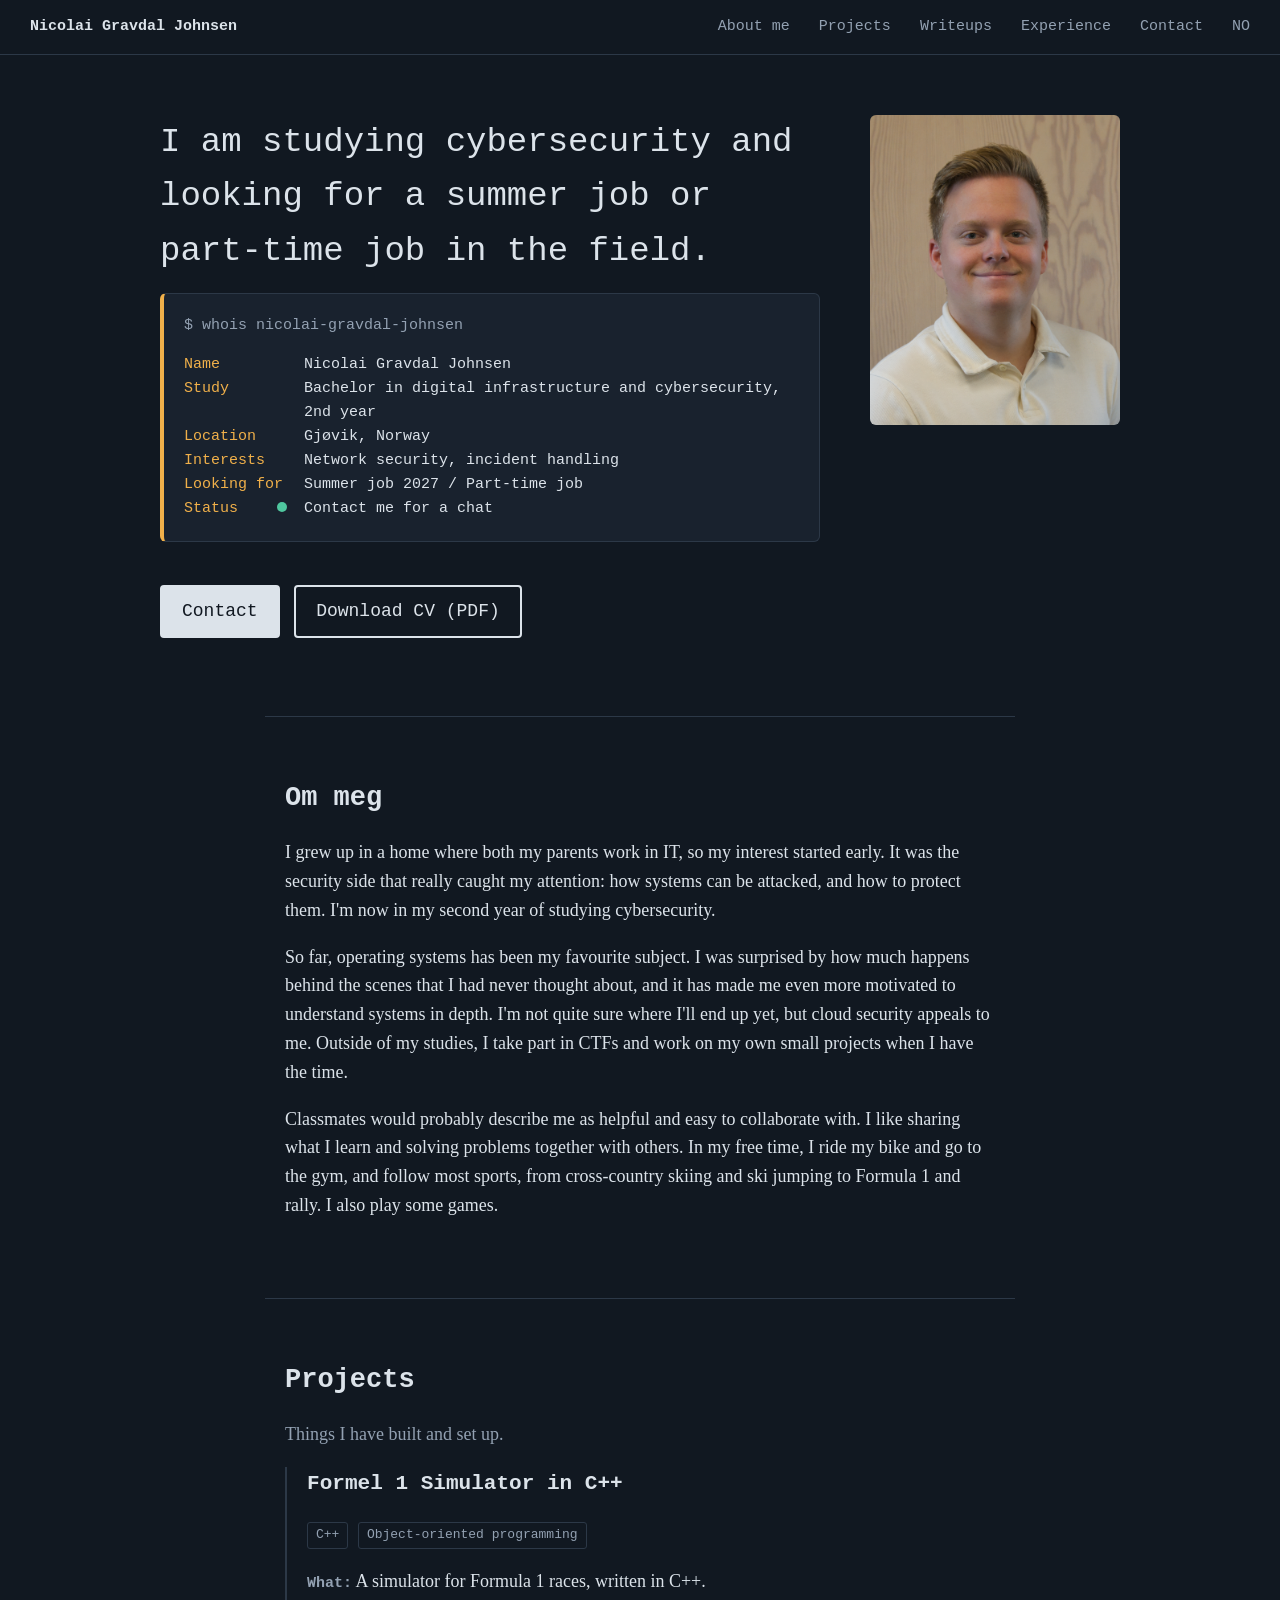
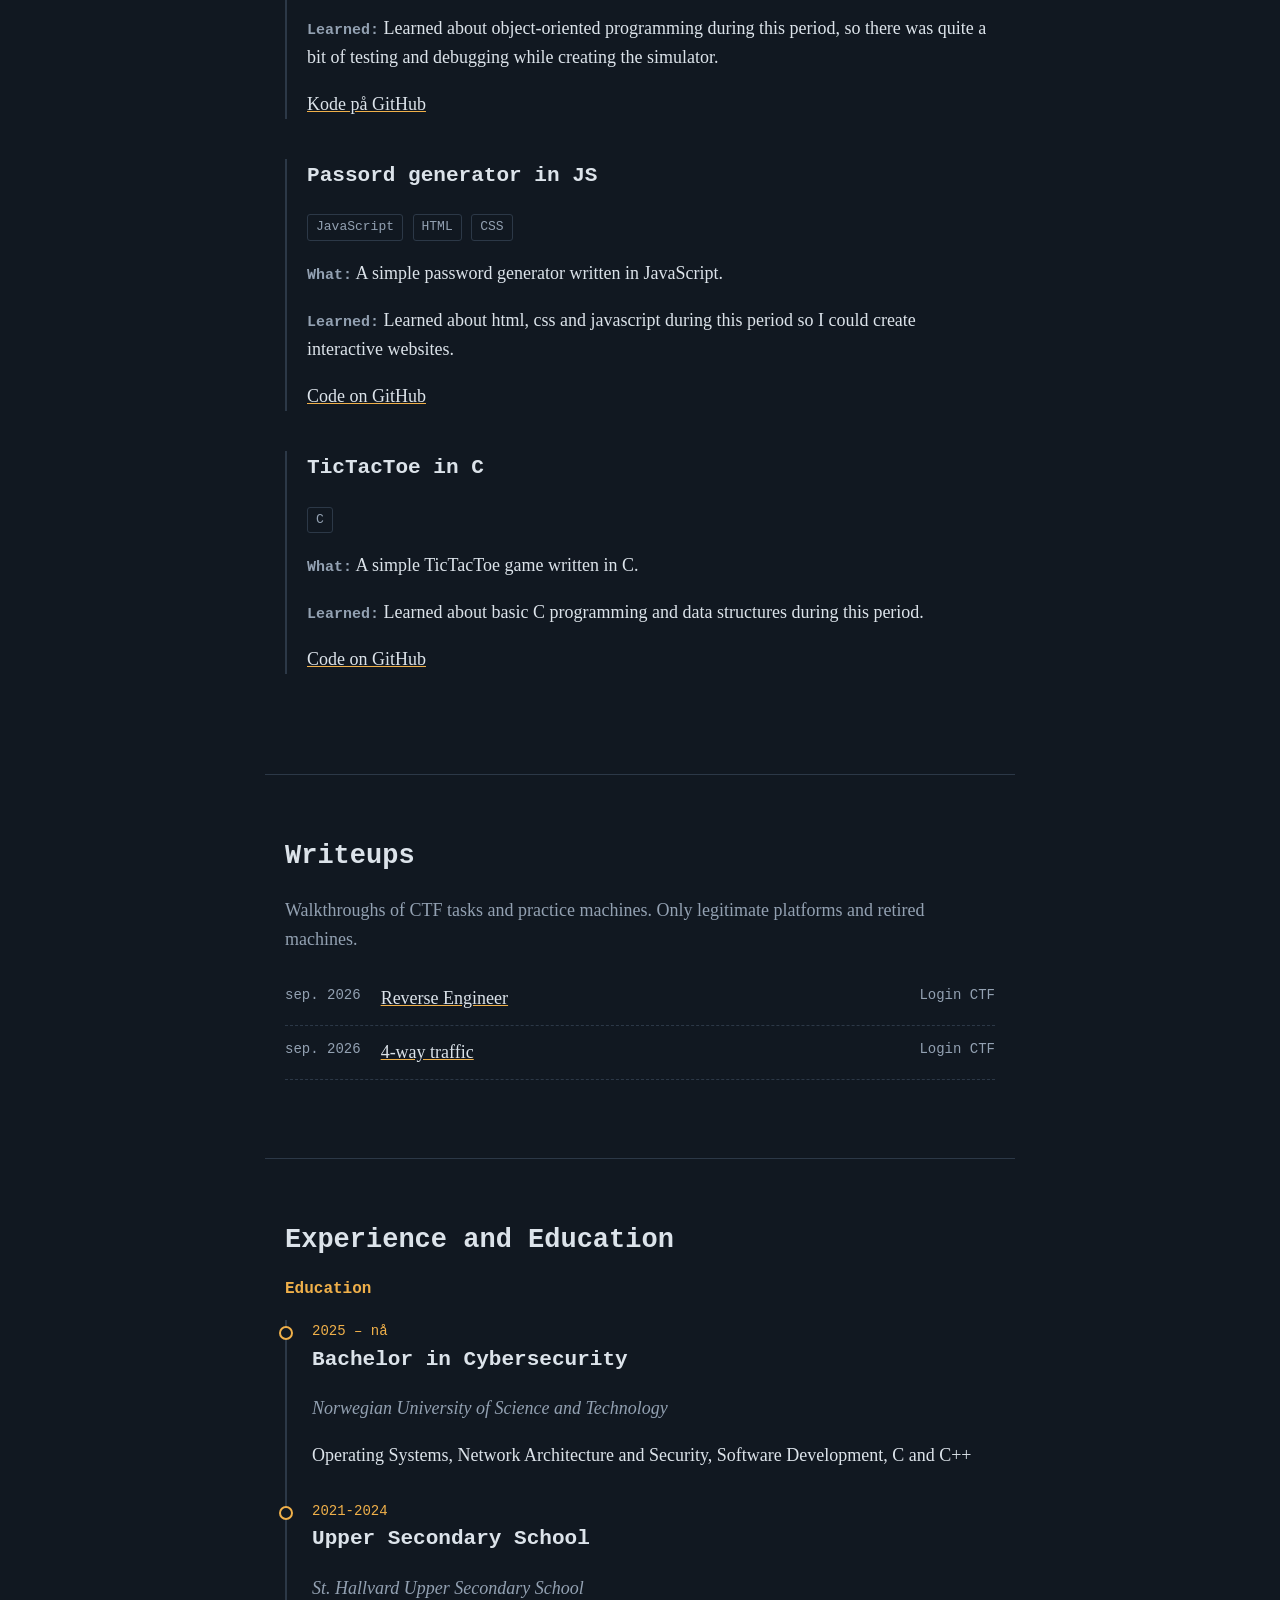
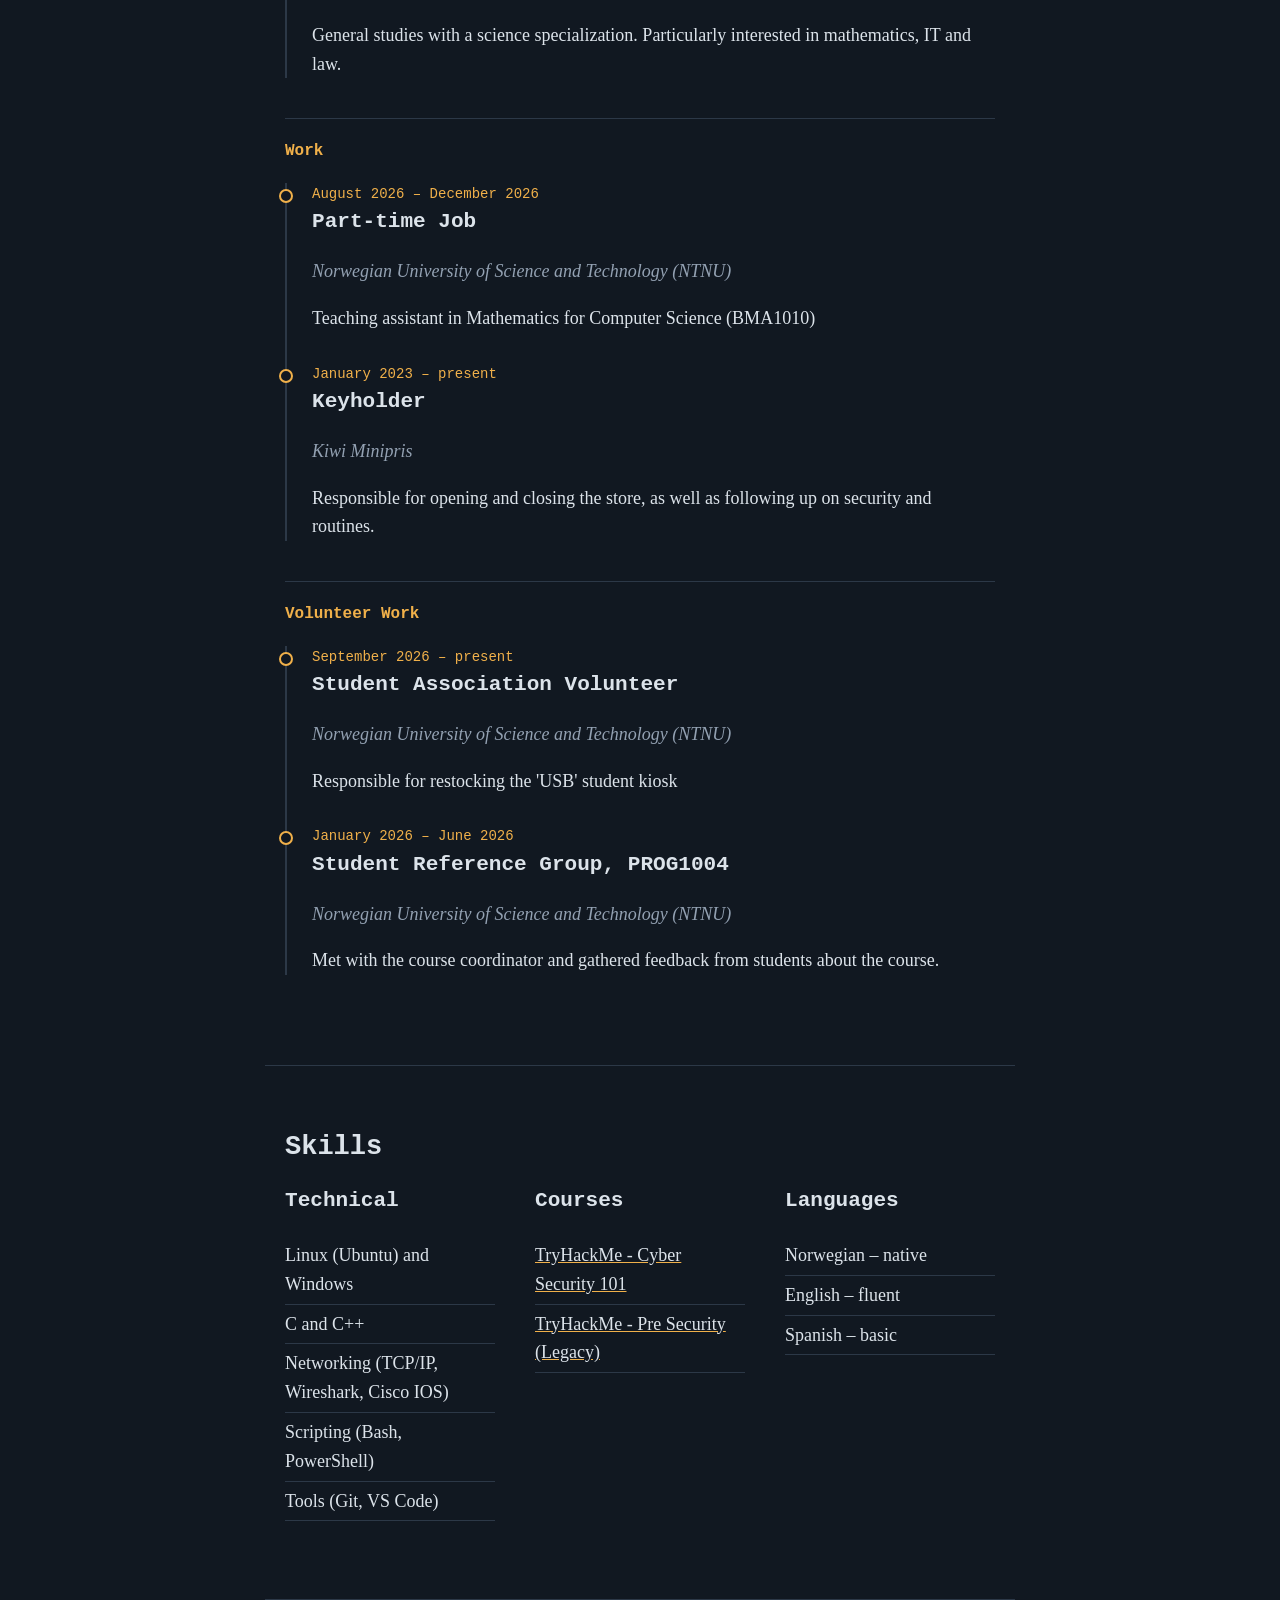
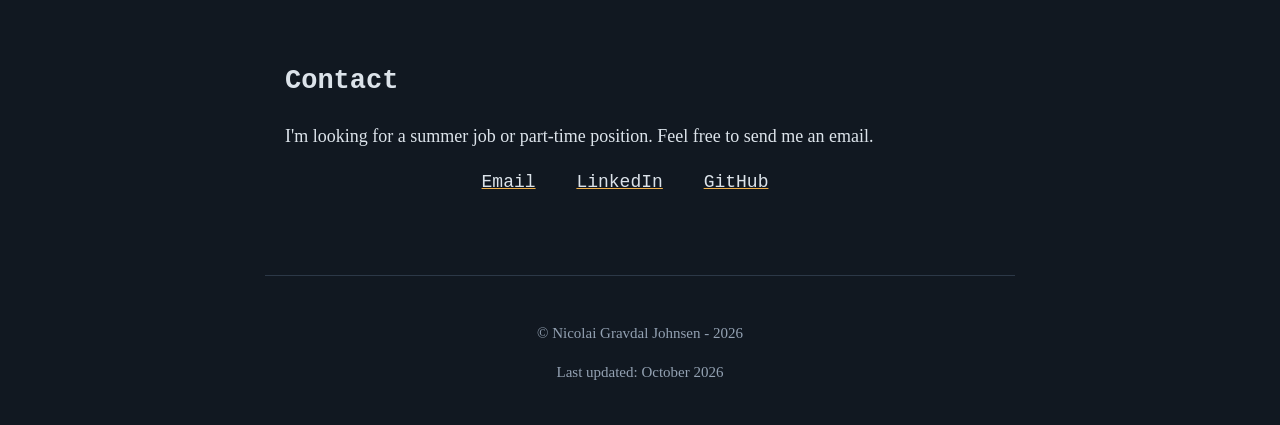
==== en.html @ 9b78325c "La til engelsk oversettelse, og en knapp for å endre språk fra norsk til engelsk og tilbake" ====
<!DOCTYPE html>
<html lang="en">

<head>
    <meta charset="utf-8">
    <meta name="viewport" content="width=device-width, initial-scale=1">
    <title>Nicolai Gravdal Johnsen – Cybersecurity</title>
    <meta name="description" content="Nicolai Gravdal Johnsen, student in cybersecurity. Projects, writeups and CV.">
    <link rel="stylesheet" href="style.css">
</head>

<body>

    <a class="skip" href="#innhold">Skip to content</a>

    <header class="topp">
        <a class="logo" href="#">Nicolai Gravdal Johnsen</a>
        <nav aria-label="Hovedmeny">
            <a href="#om-meg">About me</a>
            <a href="#prosjekter">Projects</a>
            <a href="#writeups">Writeups</a>
            <a href="#erfaring">Experience</a>
            <a href="#kontakt">Contact</a>
            <a href="index.html" class="språk" lang="no">NO</a>
        </nav>
    </header>

    <main id="innhold">

        <!-- ============ HERO ============ -->
        <section class="hero">
            <div class="hero-tekst">
                <h1>I am studying cybersecurity and looking for a summer job or part-time job in the field.</h1>

                <div class="whois" role="group" aria-label="Kort oversikt">
                    <p class="prompt">$ whois nicolai-gravdal-johnsen</p>
                    <dl>
                        <dt>Name</dt>
                        <dd>Nicolai Gravdal Johnsen</dd>
                        <dt>Study</dt>
                        <dd>Bachelor in digital infrastructure and cybersecurity, 2nd year</dd>
                        <dt>Location</dt>
                        <dd>Gjøvik, Norway</dd>
                        <dt>Interests</dt>
                        <dd>Network security, incident handling</dd>
                        <dt>Looking for</dt>
                        <dd>Summer job 2027 / Part-time job</dd>
                        <dt>Status</dt>
                        <dd class="status">
                            <span class="led"></span>
                            Contact me for a chat
                        </dd>
                    </dl>
                </div>

                <p class="hero-knapper">
                    <a class="knapp" href="#kontakt">Contact</a>
                    <a class="knapp sekundær" href="cv.pdf">Download CV (PDF)</a>
                </p>
            </div>


            <img class="portrett" src="IMG_8709.jpg" alt="Portrett av Nicolai Gravdal Johnsen" width="320" height="400">

        </section>

        <!-- ============ OM MEG ============ -->
        <section id="om-meg">
            <h2>Om meg</h2>
            <p>I grew up in a home where both my parents work in IT, so my interest started early. It was
                the security side that really caught my attention: how systems can be attacked, and how to protect them.
                I'm now
                in my second year of studying cybersecurity.</p>

            <p>So far, operating systems has been my favourite subject. I was surprised by how much happens behind
                the scenes that I had never thought about, and it has made me even more motivated to understand systems
                in
                depth. I'm not quite sure where I'll end up yet, but cloud security appeals to me. Outside of my
                studies, I take part in
                CTFs and work on my own small projects when I have the time.</p>

            <p>Classmates would probably describe me as helpful and easy to collaborate with. I like sharing what I
                learn and solving problems together with others. In my free time, I ride my bike and go to the gym, and
                follow most sports, from cross-country skiing and ski jumping to Formula 1 and rally. I also play
                some games.
            </p>
        </section>

        <!-- ============ PROSJEKTER ============ -->
        <section id="prosjekter">
            <h2>Projects</h2>
            <p class="ingress">Things I have built and set up.</p>

            <article class="prosjekt">
                <h3>Formel 1 Simulator in C++</h3>
                <ul class="tagger" aria-label="Technologies">
                    <li>C++</li>
                    <li>Object-oriented programming</li>
                </ul>
                <p><strong>What:</strong> A simulator for Formula 1 races, written in C++.</p>
                <p><strong>Learned:</strong> Learned about object-oriented programming during this period, so there was
                    quite a bit of testing and debugging while creating the simulator.</p>
                <p class="lenker"><a href="https://github.com/j0hnsen23/F1_Project">Kode på GitHub</a></p>
            </article>
            <article class="prosjekt">
                <h3>Passord generator in JS</h3>
                <ul class="tagger" aria-label="Technologies">
                    <li>JavaScript</li>
                    <li>HTML</li>
                    <li>CSS</li>
                </ul>
                <p><strong>What:</strong> A simple password generator written in JavaScript.</p>
                <p><strong>Learned:</strong> Learned about html, css and javascript during this period so I could create
                    interactive websites.</p>
                <p class="lenker"><a href="https://github.com/j0hnsen23/Javascript/tree/main/PASSWORD_GENERATOR">Code on
                        GitHub</a></p>
            </article>
            <article class="prosjekt">
                <h3>TicTacToe in C</h3>
                <ul class="tagger" aria-label="Technologies">
                    <li>C</li>
                </ul>
                <p><strong>What:</strong> A simple TicTacToe game written in C.</p>
                <p><strong>Learned:</strong> Learned about basic C programming and data structures during this period.
                </p>
                <p class="lenker"><a href="https://github.com/j0hnsen23/TicTacToe-in-C">Code on GitHub</a></p>
            </article>
        </section>

        <!-- ============ WRITEUPS ============ -->
        <section id="writeups">
            <h2>Writeups</h2>
            <p class="ingress">Walkthroughs of CTF tasks and practice machines. Only legitimate platforms and retired
                machines.</p>

            <ol class="writeups">
                <li>
                    <time datetime="2026-09">sep. 2026</time>
                    <a href="https://github.com/j0hnsen23/CTF-WriteUps/blob/main/CRYPTO/Reverse_Engineer.md">Reverse
                        Engineer</a>
                    <span class="plattform">Login CTF</span>
                </li>
                <li>
                    <time datetime="2026-09">sep. 2026</time>
                    <a href="https://github.com/j0hnsen23/CTF-WriteUps/blob/main/FORENSICS/4-way-traffic.md">4-way
                        traffic</a>
                    <span class="plattform">Login CTF</span>
                </li>
            </ol>
        </section>

        <!-- ============ ERFARING OG UTDANNING ============ -->
        <section id="erfaring">
            <h2>Experience and Education</h2>

            <h3 class="deloverskrift">Education</h3>
            <ol class="tidslinje">
                <!-- Education -->
                <li>
                    <p class="periode">2025 – nå</p>
                    <h3>Bachelor in Cybersecurity</h3>
                    <p class="sted">Norwegian University of Science and Technology</p>
                    <p>Operating Systems, Network Architecture and Security, Software Development, C and C++
                    </p>
                </li>
                <li>
                    <p class="periode">2021-2024</p>
                    <h3>Upper Secondary School</h3>
                    <p class="sted">St. Hallvard Upper Secondary School</p>
                    <p>General studies with a science specialization. Particularly interested in mathematics, IT and
                        law.</p>
                </li>
            </ol>

            <!-- Jobs -->
            <h3 class="deloverskrift">Work</h3>
            <ol class="tidslinje">
                <li>
                    <p class="periode">August 2026 – December 2026</p>
                    <h3>Part-time Job</h3>
                    <p class="sted">Norwegian University of Science and Technology (NTNU)</p>
                    <p>Teaching assistant in Mathematics for Computer Science (BMA1010)</p>
                </li>
                <li>
                    <p class="periode">January 2023 – present</p>
                    <h3>Keyholder</h3>
                    <p class="sted">Kiwi Minipris</p>
                    <p>Responsible for opening and closing the store, as well as following up on security and routines.
                    </p>
                </li>
            </ol>

            <!-- Volunteer work -->
            <h3 class="deloverskrift">Volunteer Work</h3>
            <ol class="tidslinje">
                <li>
                    <p class="periode">September 2026 – present</p>
                    <h3>Student Association Volunteer</h3>
                    <p class="sted">Norwegian University of Science and Technology (NTNU)</p>
                    <p>Responsible for restocking the 'USB' student kiosk</p>
                </li>
                <li>
                    <p class="periode">January 2026 – June 2026</p>
                    <h3>Student Reference Group, PROG1004</h3>
                    <p class="sted">Norwegian University of Science and Technology (NTNU)</p>
                    <p>Met with the course coordinator and gathered feedback from students about the course.</p>
                </li>
            </ol>
        </section>

        <!-- ============ SKILLS ============ -->
        <section id="ferdigheter">
            <h2>Skills</h2>
            <div class="kolonner">
                <div>
                    <h3>Technical</h3>
                    <ul class="enkel">
                        <li>Linux (Ubuntu) and Windows</li>
                        <li>C and C++</li>
                        <li>Networking (TCP/IP, Wireshark, Cisco IOS)</li>
                        <li>Scripting (Bash, PowerShell)</li>
                        <li>Tools (Git, VS Code)</li>
                    </ul>
                </div>
                <div>
                    <h3>Courses</h3>
                    <ul class="enkel">
                        <li><a href="https://tryhackme-certificates.s3-eu-west-1.amazonaws.com/THM-INSEMVGPKG.pdf">TryHackMe
                                - Cyber Security 101</a></li>
                        <li><a href="https://tryhackme-certificates.s3-eu-west-1.amazonaws.com/THM-ZTGTZIKGS3.pdf">TryHackMe
                                - Pre Security (Legacy)</a></li>
                    </ul>
                </div>

                <div>
                    <h3>Languages</h3>
                    <ul class="enkel">
                        <li>Norwegian – native</li>
                        <li>English – fluent</li>
                        <li>Spanish – basic</li>
                    </ul>
                </div>
            </div>
        </section>

        <!-- ============ CONTACT ============ -->
        <section id="kontakt" class="kontakt">
            <h2>Contact</h2>
            <p>I'm looking for a summer job or part-time position. Feel free to send me an email.</p>
            <ul class="kontaktliste">
                <li><a href="mailto:j0hnsen@proton.me">Email</a></li>
                <li><a href="https://www.linkedin.com/in/nicolai-gravdal-johnsen">LinkedIn</a></li>
                <li><a href="https://github.com/j0hnsen23">GitHub</a></li>
            </ul>
        </section>

    </main>

    <footer class="bunn">
        <p>© Nicolai Gravdal Johnsen - 2026</p>
        <p>Last updated: October 2026</p>
    </footer>

</body>

</html>
---- style.css ----
/* ---------- Grunnleggende ---------- */
* {
  box-sizing: border-box;
}

body {
  margin: 0;
  background: #111821;
  color: #dce3ea;
  font-family: Georgia, serif;
  font-size: 18px;
  line-height: 1.6;
}

h1, h2, h3 {
  font-family: Consolas, Menlo, monospace;
  margin: 0 0 15px;
}

a {
  color: #dce3ea;
  text-decoration-color: #f0b04a;
}

a:hover {
  color: #f0b04a;
}

img {
  max-width: 100%;
}

/* Lenke for tastaturbrukere, vises bare når man tabber til den */
.skip {
  position: absolute;
  top: -50px;
}

.skip:focus {
  top: 10px;
  left: 10px;
  background: #dce3ea;
  color: #111821;
  padding: 8px;
}

/* ---------- Menyen øverst ---------- */
.topp {
  position: sticky; 
  top: 0;
  display: flex;
  justify-content: space-between;
  flex-wrap: wrap;
  gap: 10px;
  padding: 15px 30px;
  background: #111821;
  border-bottom: 1px solid #2c3847;
  font-family: Consolas, Menlo, monospace;
  font-size: 15px;
}

.logo {
  font-weight: bold;
  text-decoration: none;
}

.topp nav a {
  margin-left: 20px;
  color: #93a1b2;
  text-decoration: none;
}

/* ---------- Seksjoner ---------- */
section {
  max-width: 750px;
  margin: 0 auto;
  padding: 60px 20px;
  border-top: 1px solid #2c3847;
}

.ingress {
  color: #93a1b2;
}

/* ---------- Toppen av siden ---------- */
.hero {
  max-width: 1000px;
  display: flex;
  gap: 50px;
  border-top: none;
}

.hero h1 {
  font-size: 34px;
  font-weight: normal;
}

/* Den første boksen */
.whois {
  background: #19222e;
  border: 1px solid #2c3847;
  border-left: 4px solid #f0b04a;
  border-radius: 6px;
  padding: 20px;
  font-family: Consolas, Menlo, monospace;
  font-size: 15px;
}

.prompt {
  color: #93a1b2;
  margin-top: 0;
}

/* Legger navn og verdi side om side, som en tabell */
.whois dl {
  display: grid;
  grid-template-columns: 120px 1fr;
  margin: 0;
}

.whois dt {
  color: #f0b04a;
}

.whois dd {
  margin: 0;
}

/* Det lille grønne "status-lyset" */
.led {
  display: inline-block;
  width: 10px;
  height: 10px;
  margin-left: -27px;
  margin-right: 8px;
  border-radius: 50%;
  background: #4fc79f;
}

/* Knapper */
.knapp {
  display: inline-block;
  margin: 25px 10px 0 0;
  padding: 10px 20px;
  background: #dce3ea;
  color: #111821;
  border: 2px solid #dce3ea;
  border-radius: 4px;
  font-family: Consolas, Menlo, monospace;
  text-decoration: none;
}

.knapp:hover {
  background: #f0b04a;
  border-color: #f0b04a;
  color: #111821;
}

.knapp.sekundær {
  background: none;
  color: #dce3ea;
}

/* Bildet */
.portrett {
  width: 250px;
  height: 310px;
  object-fit: cover;
  border-radius: 6px;
  flex-shrink: 0; /* hindrer at bildet blir klemt */
}

.plassholder {
  display: flex;
  align-items: center;
  justify-content: center;
  background: #19222e;
  border: 1px solid #2c3847;
  font-family: Consolas, Menlo, monospace;
  font-size: 48px;
  color: #2c3847;
}

/* ---------- Prosjekter ---------- */
.prosjekt {
  padding-left: 20px;
  margin-bottom: 40px;
  border-left: 2px solid #2c3847;
}

.prosjekt:hover {
  border-left-color: #f0b04a;
}

.prosjekt strong {
  font-family: Consolas, Menlo, monospace;
  font-size: 15px;
  color: #93a1b2;
}

/* Små "merkelapper" for teknologier */
.tagger {
  list-style: none;
  padding: 0;
}

.tagger li {
  display: inline-block;
  margin-right: 5px;
  padding: 2px 8px;
  border: 1px solid #2c3847;
  border-radius: 3px;
  font-family: Consolas, Menlo, monospace;
  font-size: 13px;
  color: #93a1b2;
}

/* ---------- Writeups ---------- */
.writeups {
  list-style: none;
  padding: 0;
}

.writeups li {
  display: flex;
  gap: 20px;
  padding: 12px 0;
  border-bottom: 1px dashed #2c3847;
}

.writeups time,
.plattform {
  font-family: Consolas, Menlo, monospace;
  font-size: 14px;
  color: #93a1b2;
}

.plattform {
  margin-left: auto;
}

/* ---------- Tidslinje ---------- */
.tidslinje {
  list-style: none;
  padding: 0;
  border-left: 2px solid #2c3847;
}

.tidslinje li {
  position: relative;
  padding-left: 25px;
  margin-bottom: 30px;
}

/* Prikken på streken */
.tidslinje li::before {
  content: "";
  position: absolute;
  left: -8px;
  top: 6px;
  width: 10px;
  height: 10px;
  border-radius: 50%;
  background: #111821;
  border: 2px solid #f0b04a;
}

.periode {
  font-family: Consolas, Menlo, monospace;
  font-size: 14px;
  color: #f0b04a;
  margin: 0;
}

.sted {
  color: #93a1b2;
  font-style: italic;
}

.deloverskrift {
  margin-top: 40px;
  padding-top: 20px;
  border-top: 1px solid #2c3847;
  color: #f0b04a;
  font-size: 16px;
}

.deloverskrift:first-of-type {
  margin-top: 0;
  padding-top: 0;
  border-top: none;
}


/* ---------- Ferdigheter ---------- */
.kolonner {
  display: flex;
  flex-wrap: wrap;
  gap: 40px;
}

.kolonner > div {
  flex: 1;
  min-width: 180px;
}

.enkel {
  list-style: none;
  padding: 0;
}

.enkel li {
  padding: 5px 0;
  border-bottom: 1px solid #2c3847;
}

/* ---------- Kontakt og bunn ---------- */
.kontaktliste {
  list-style: none;
  padding: 0;
  font-family: Consolas, Menlo, monospace;
  text-align: center;
}

.kontaktliste li {
  display: inline-block;
  margin-right: 30px;
}

.bunn {
  max-width: 750px;
  margin: 0 auto;
  padding: 30px 20px;
  border-top: 1px solid #2c3847;
  font-size: 15px;
  color: #93a1b2;
  text-align: center;
}

/* ---------- Mobil ---------- */
/* Alt her gjelder bare når skjermen er smalere enn 700px */
@media (max-width: 700px) {
  .hero {
    flex-direction: column-reverse; /* bildet over teksten */
  }

  .hero h1 {
    font-size: 26px;
  }

  .portrett {
    width: 130px;
    height: 160px;
  }

  .whois dl {
    grid-template-columns: 1fr;
  }

  .topp nav a {
    margin-left: 0;
    margin-right: 15px;
  }

  .writeups li {
    flex-direction: column;
    gap: 2px;
  }

  .plattform {
    margin-left: 0;
  }
  
  .led{
    margin-left: 0;
  }
}
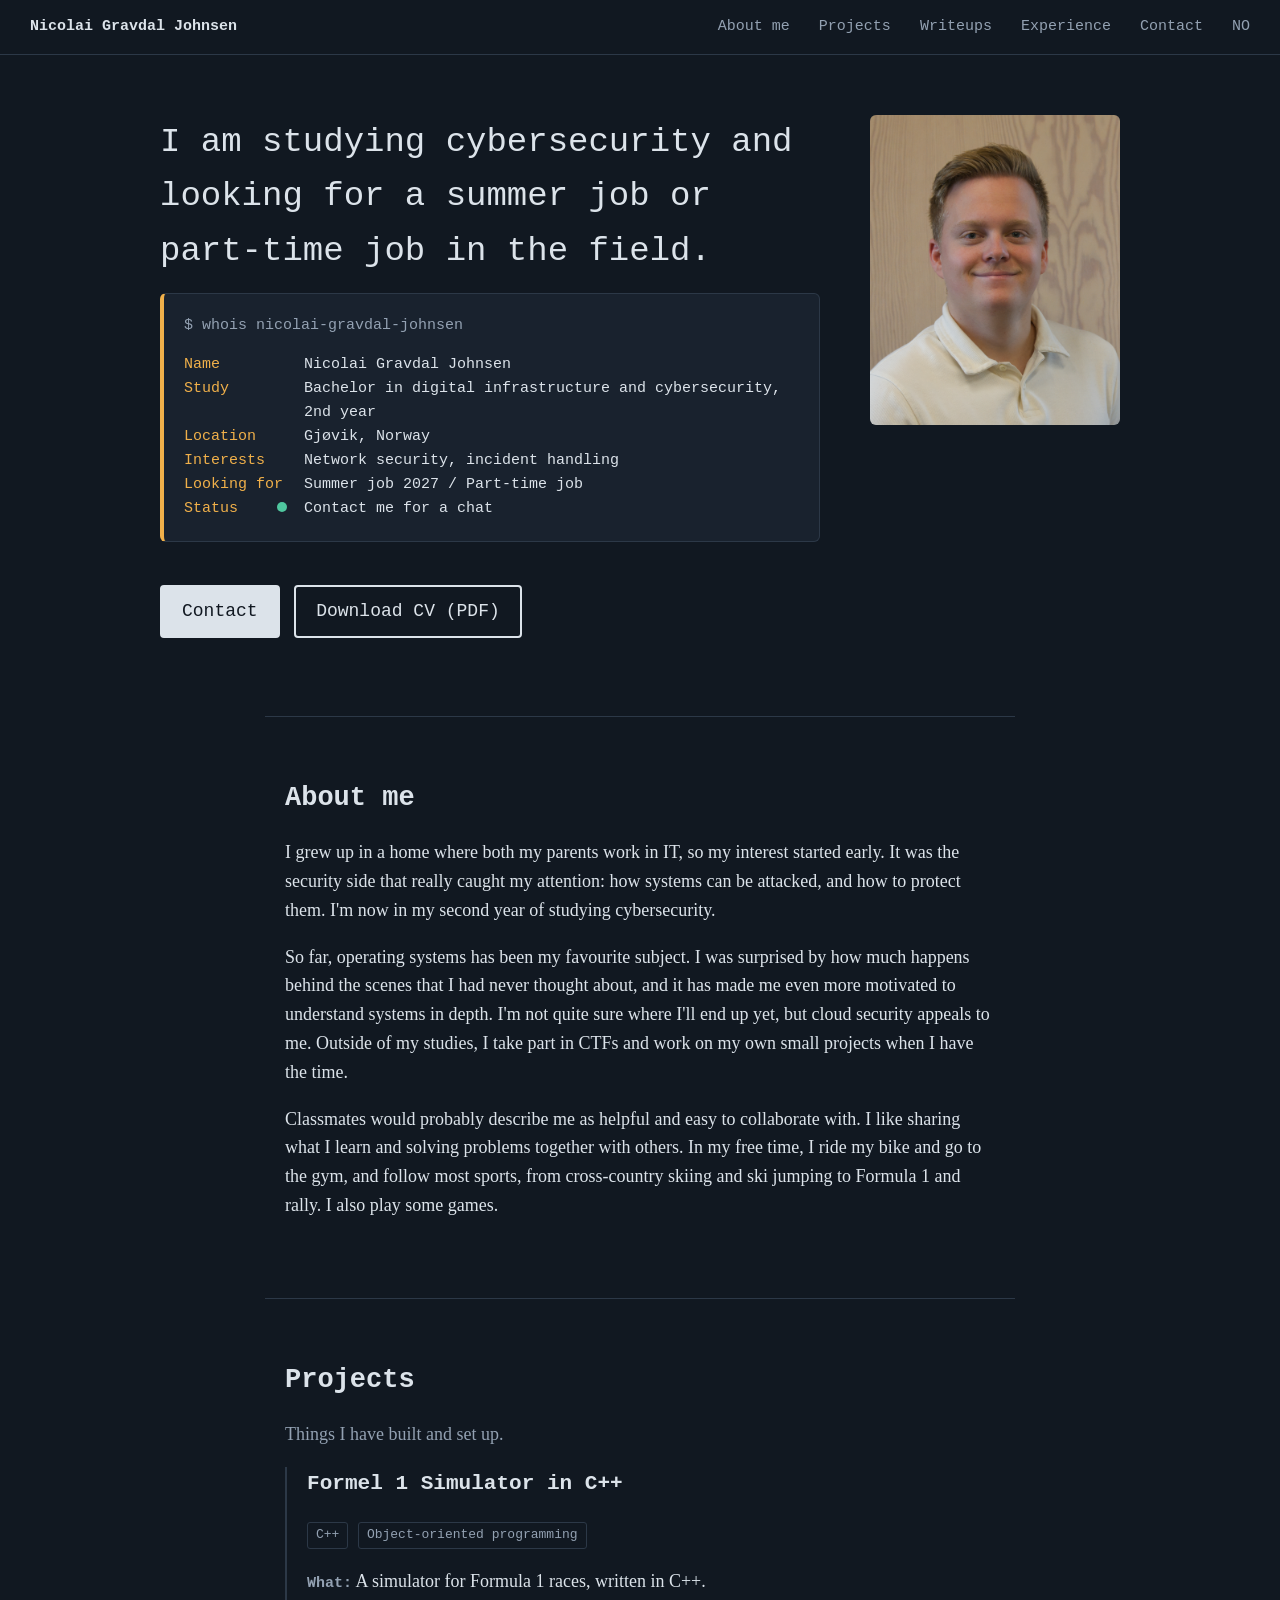
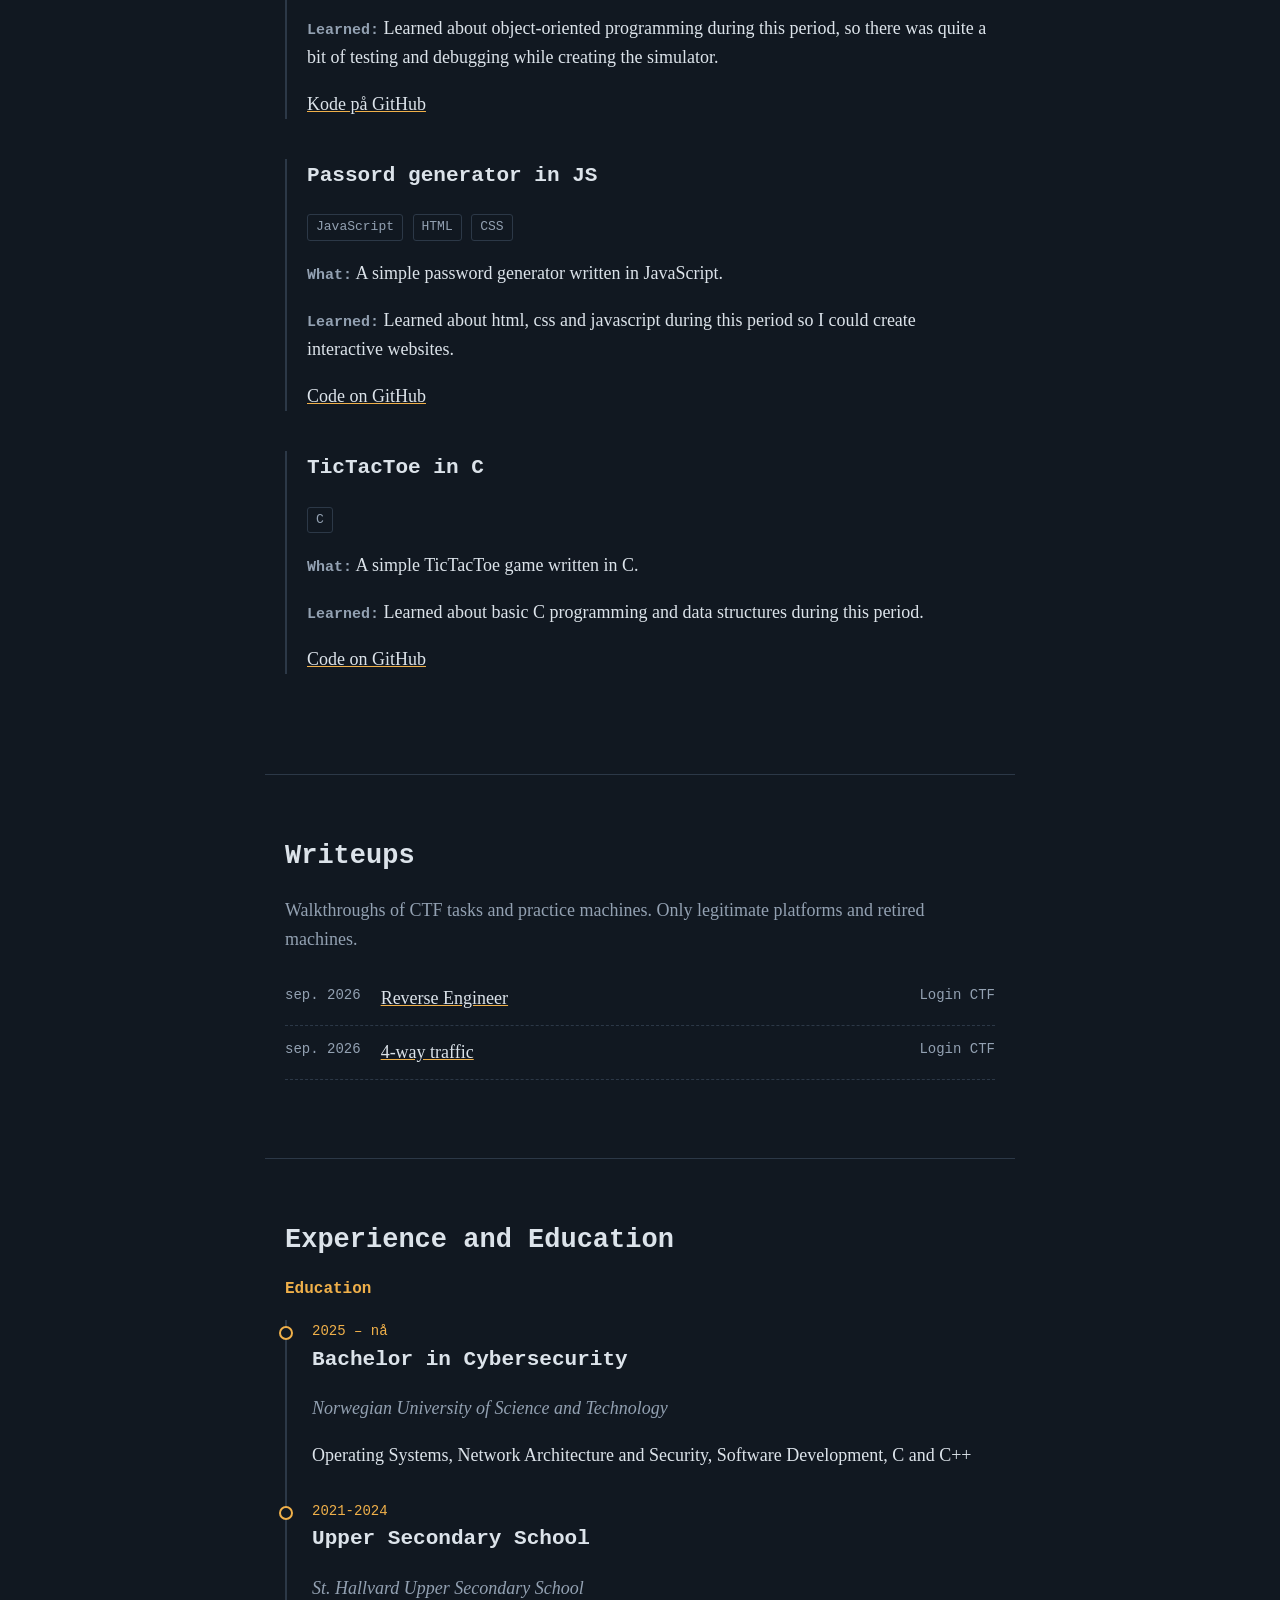
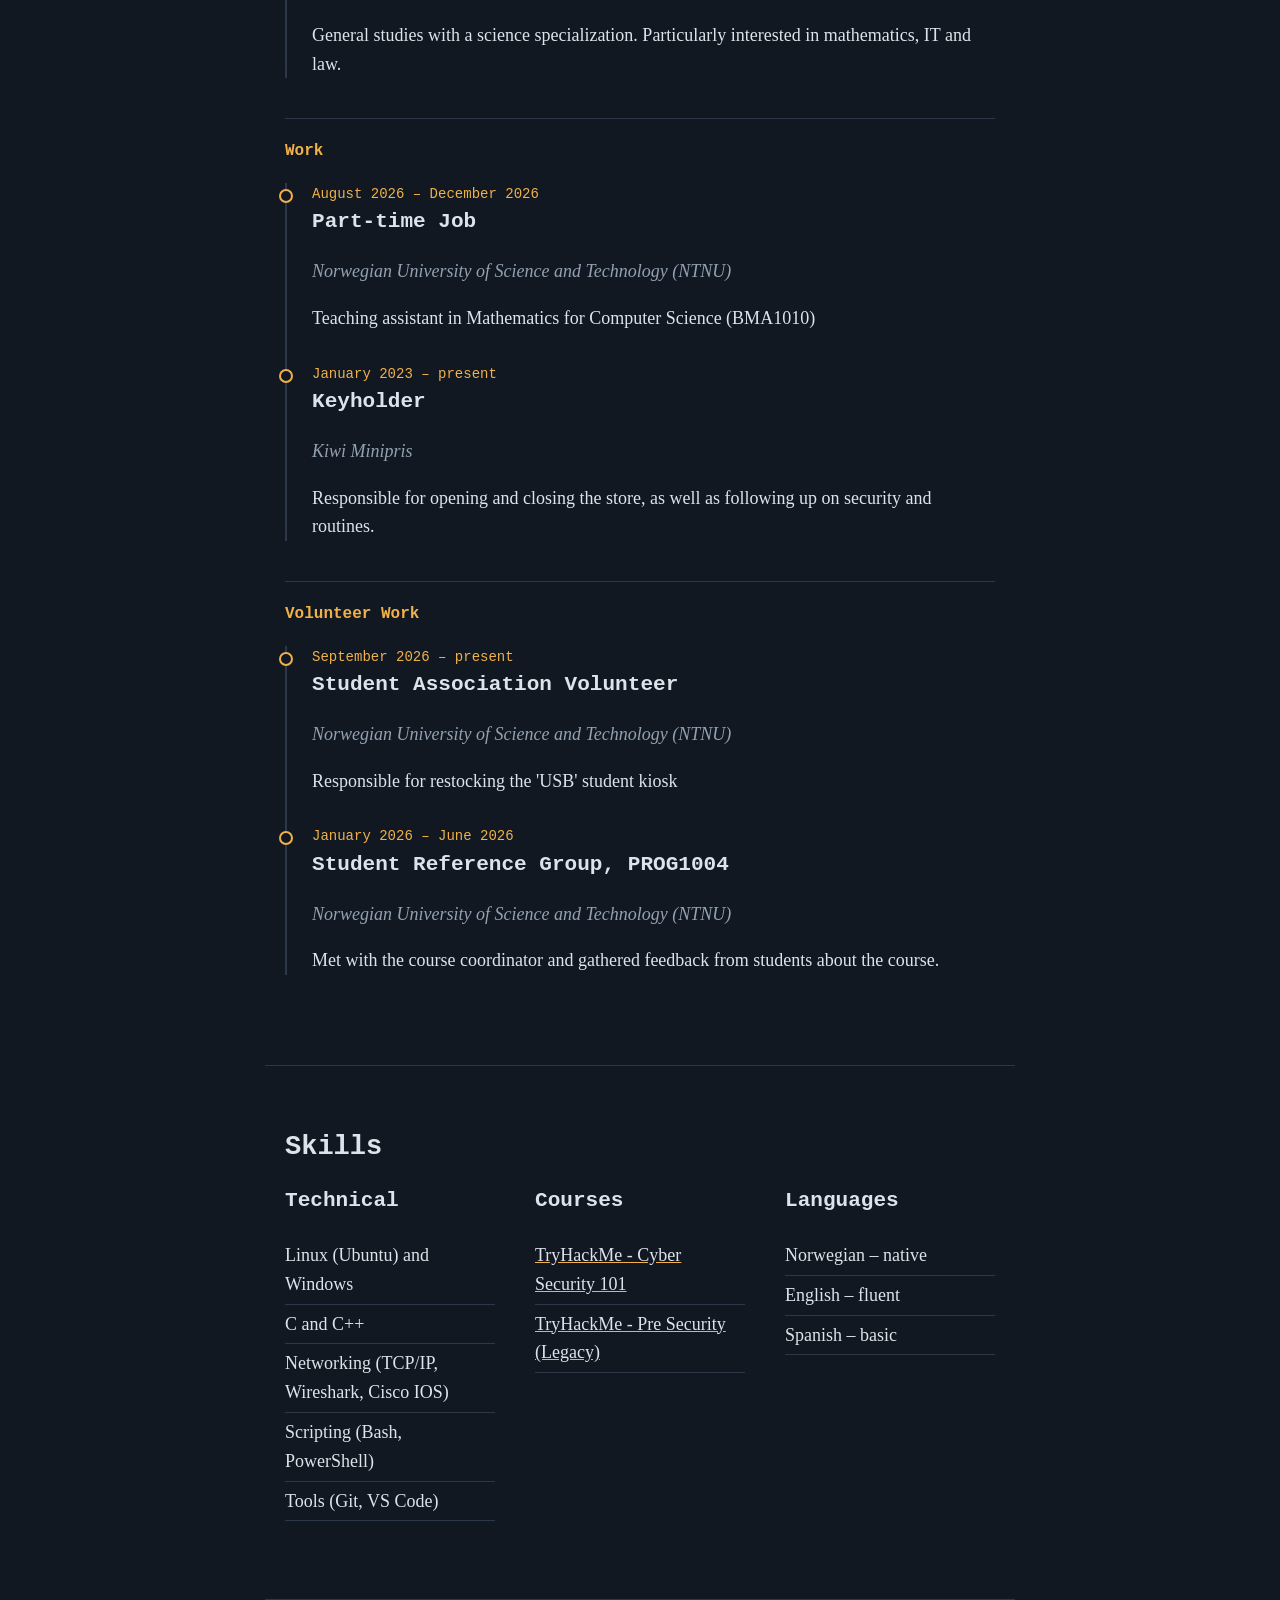
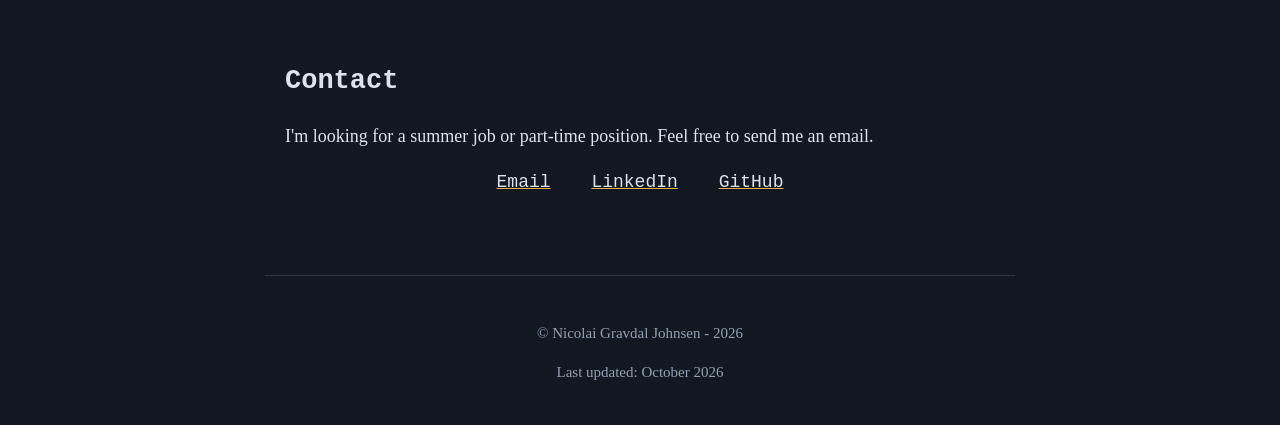
==== commit 95a7875a: "Fikset oversettelsen på den engelske versjonen" ====
--- a/en.html
+++ b/en.html
@@ -66,7 +66,7 @@
 
         <!-- ============ OM MEG ============ -->
         <section id="om-meg">
-            <h2>Om meg</h2>
+            <h2>About me</h2>
             <p>I grew up in a home where both my parents work in IT, so my interest started early. It was
                 the security side that really caught my attention: how systems can be attacked, and how to protect them.
                 I'm now
--- a/style.css
+++ b/style.css
@@ -1,4 +1,3 @@
-/* ---------- Grunnleggende ---------- */
 * {
   box-sizing: border-box;
 }
@@ -10,6 +9,7 @@
   font-family: Georgia, serif;
   font-size: 18px;
   line-height: 1.6;
+  overflow-wrap: break-word;
 }
 
 h1, h2, h3 {
@@ -30,10 +30,10 @@
   max-width: 100%;
 }
 
-/* Lenke for tastaturbrukere, vises bare når man tabber til den */
 .skip {
   position: absolute;
   top: -50px;
+  z-index: 20;
 }
 
 .skip:focus {
@@ -44,10 +44,10 @@
   padding: 8px;
 }
 
-/* ---------- Menyen øverst ---------- */
 .topp {
-  position: sticky; 
+  position: sticky;
   top: 0;
+  z-index: 10;
   display: flex;
   justify-content: space-between;
   flex-wrap: wrap;
@@ -70,7 +70,6 @@
   text-decoration: none;
 }
 
-/* ---------- Seksjoner ---------- */
 section {
   max-width: 750px;
   margin: 0 auto;
@@ -78,11 +77,15 @@
   border-top: 1px solid #2c3847;
 }
 
+section,
+.deloverskrift {
+  scroll-margin-top: 80px;
+}
+
 .ingress {
   color: #93a1b2;
 }
 
-/* ---------- Toppen av siden ---------- */
 .hero {
   max-width: 1000px;
   display: flex;
@@ -95,7 +98,6 @@
   font-weight: normal;
 }
 
-/* Den første boksen */
 .whois {
   background: #19222e;
   border: 1px solid #2c3847;
@@ -111,7 +113,6 @@
   margin-top: 0;
 }
 
-/* Legger navn og verdi side om side, som en tabell */
 .whois dl {
   display: grid;
   grid-template-columns: 120px 1fr;
@@ -126,7 +127,6 @@
   margin: 0;
 }
 
-/* Det lille grønne "status-lyset" */
 .led {
   display: inline-block;
   width: 10px;
@@ -137,7 +137,6 @@
   background: #4fc79f;
 }
 
-/* Knapper */
 .knapp {
   display: inline-block;
   margin: 25px 10px 0 0;
@@ -161,13 +160,12 @@
   color: #dce3ea;
 }
 
-/* Bildet */
 .portrett {
   width: 250px;
   height: 310px;
   object-fit: cover;
   border-radius: 6px;
-  flex-shrink: 0; /* hindrer at bildet blir klemt */
+  flex-shrink: 0;
 }
 
 .plassholder {
@@ -181,7 +179,6 @@
   color: #2c3847;
 }
 
-/* ---------- Prosjekter ---------- */
 .prosjekt {
   padding-left: 20px;
   margin-bottom: 40px;
@@ -198,7 +195,6 @@
   color: #93a1b2;
 }
 
-/* Små "merkelapper" for teknologier */
 .tagger {
   list-style: none;
   padding: 0;
@@ -215,7 +211,6 @@
   color: #93a1b2;
 }
 
-/* ---------- Writeups ---------- */
 .writeups {
   list-style: none;
   padding: 0;
@@ -239,7 +234,6 @@
   margin-left: auto;
 }
 
-/* ---------- Tidslinje ---------- */
 .tidslinje {
   list-style: none;
   padding: 0;
@@ -252,7 +246,6 @@
   margin-bottom: 30px;
 }
 
-/* Prikken på streken */
 .tidslinje li::before {
   content: "";
   position: absolute;
@@ -291,8 +284,6 @@
   border-top: none;
 }
 
-
-/* ---------- Ferdigheter ---------- */
 .kolonner {
   display: flex;
   flex-wrap: wrap;
@@ -314,7 +305,6 @@
   border-bottom: 1px solid #2c3847;
 }
 
-/* ---------- Kontakt og bunn ---------- */
 .kontaktliste {
   list-style: none;
   padding: 0;
@@ -324,7 +314,7 @@
 
 .kontaktliste li {
   display: inline-block;
-  margin-right: 30px;
+  margin: 0 15px;
 }
 
 .bunn {
@@ -337,11 +327,28 @@
   text-align: center;
 }
 
-/* ---------- Mobil ---------- */
-/* Alt her gjelder bare når skjermen er smalere enn 700px */
 @media (max-width: 700px) {
+  .topp {
+    padding: 10px 16px;
+  }
+
+  .topp nav a {
+    margin-left: 0;
+    margin-right: 15px;
+  }
+
+  section,
+  .deloverskrift {
+    scroll-margin-top: 110px;
+  }
+
+  section {
+    padding: 40px 16px;
+  }
+
   .hero {
-    flex-direction: column-reverse; /* bildet over teksten */
+    flex-direction: column-reverse;
+    gap: 25px;
   }
 
   .hero h1 {
@@ -357,9 +364,12 @@
     grid-template-columns: 1fr;
   }
 
-  .topp nav a {
+  .whois dd {
+    margin-bottom: 8px;
+  }
+
+  .led {
     margin-left: 0;
-    margin-right: 15px;
   }
 
   .writeups li {
@@ -370,8 +380,4 @@
   .plattform {
     margin-left: 0;
   }
-  
-  .led{
-    margin-left: 0;
-  }
 }
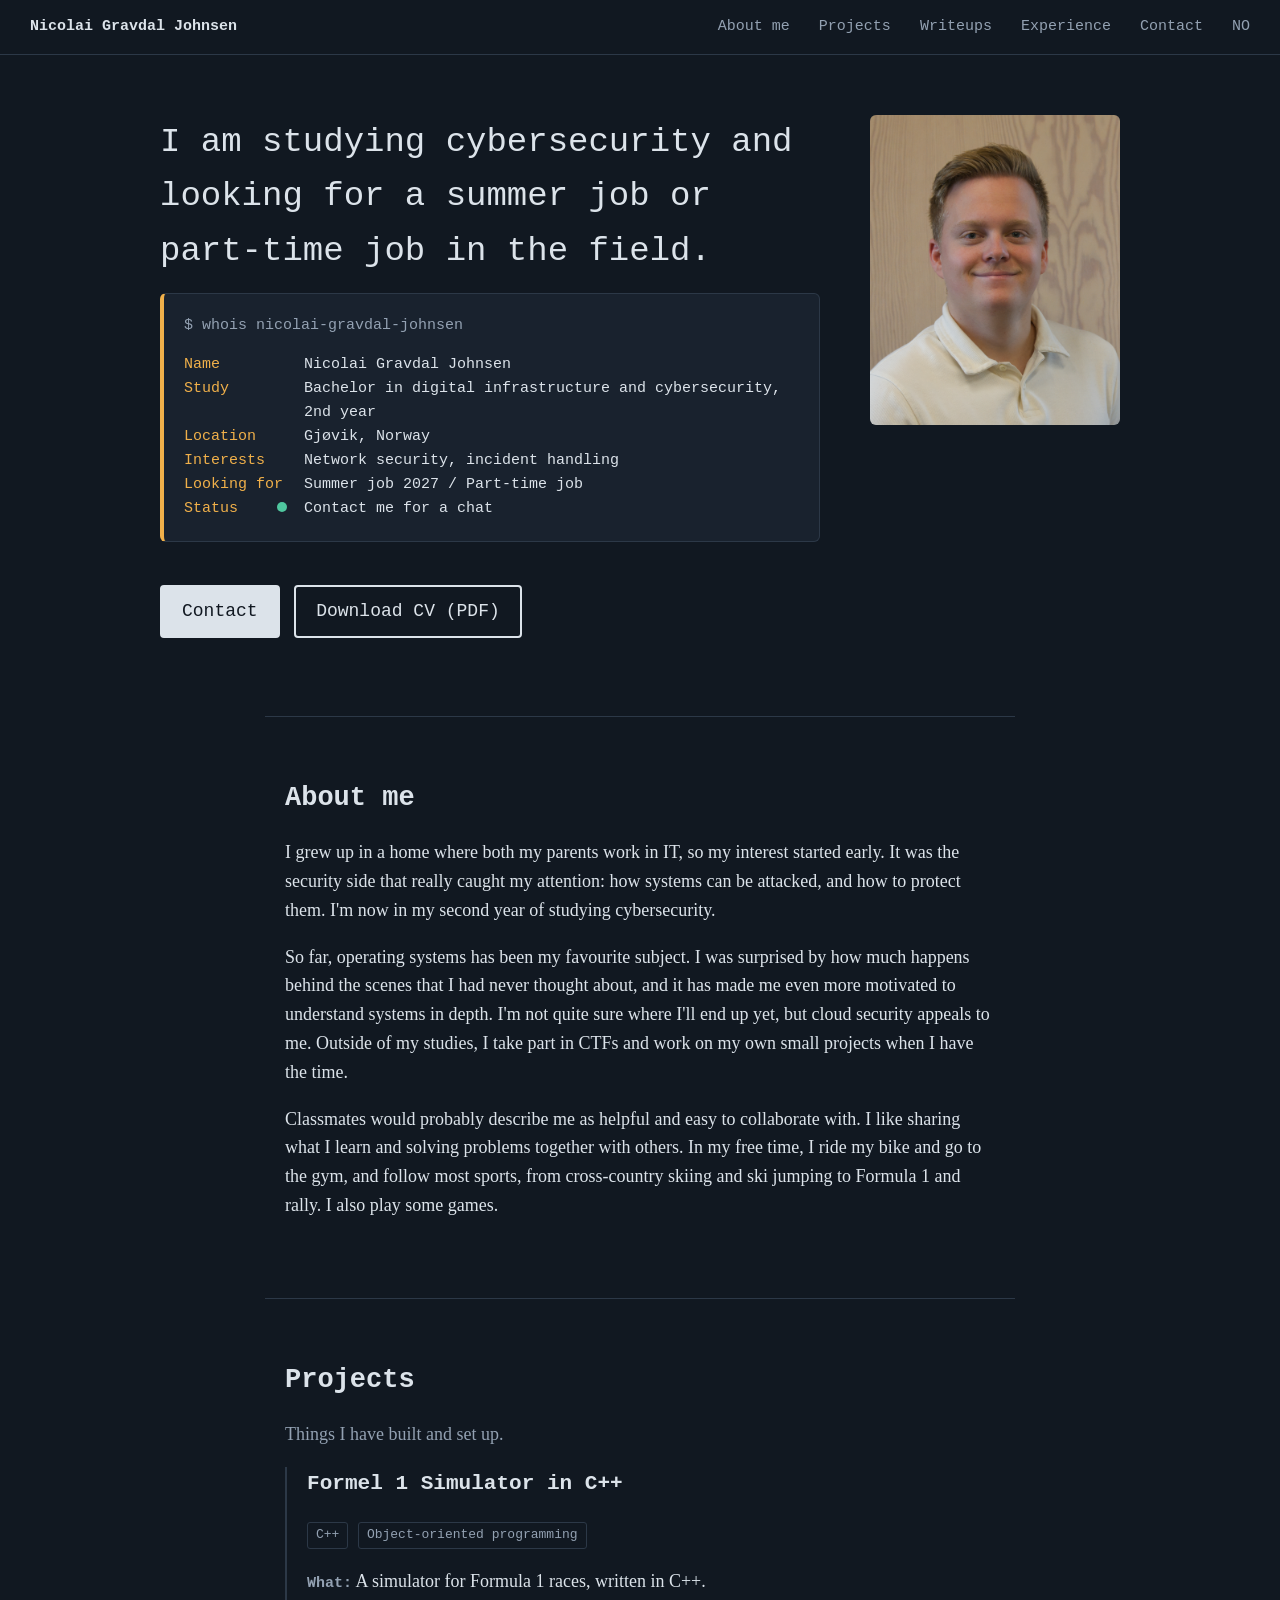
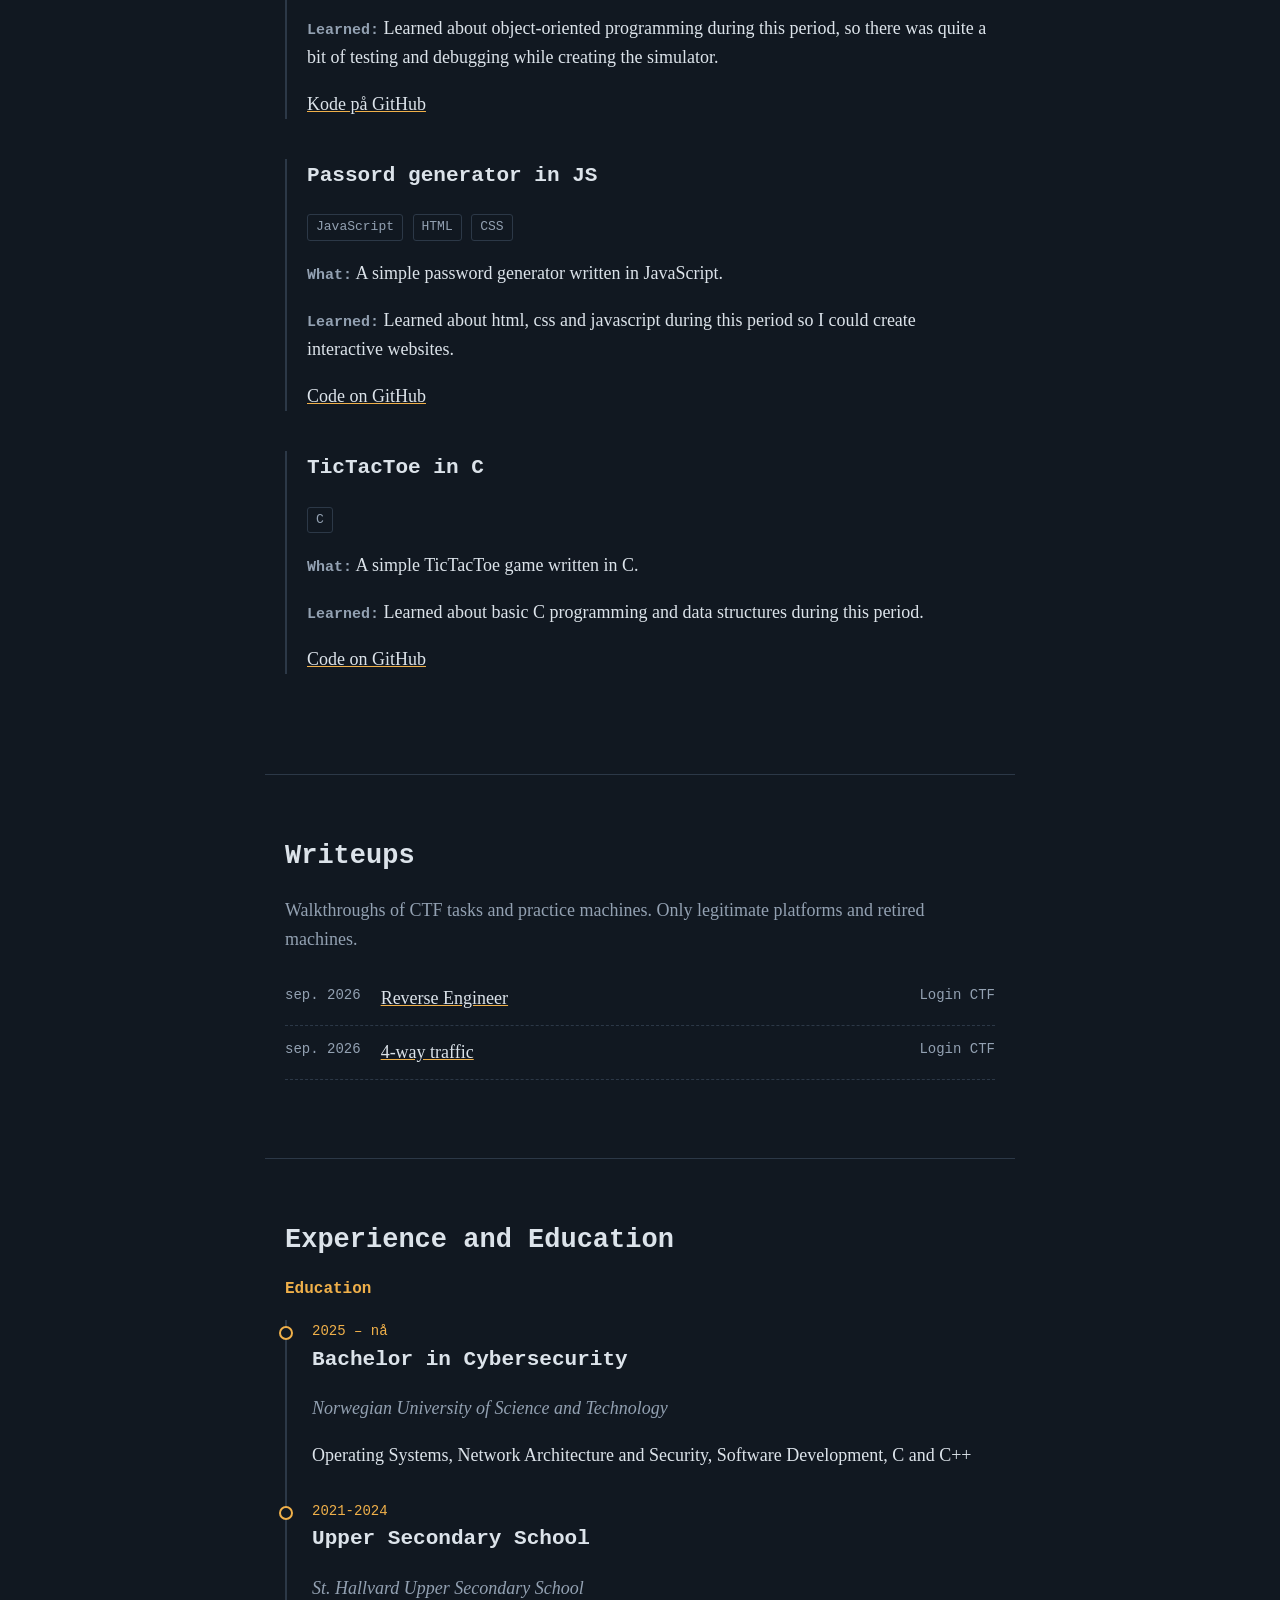
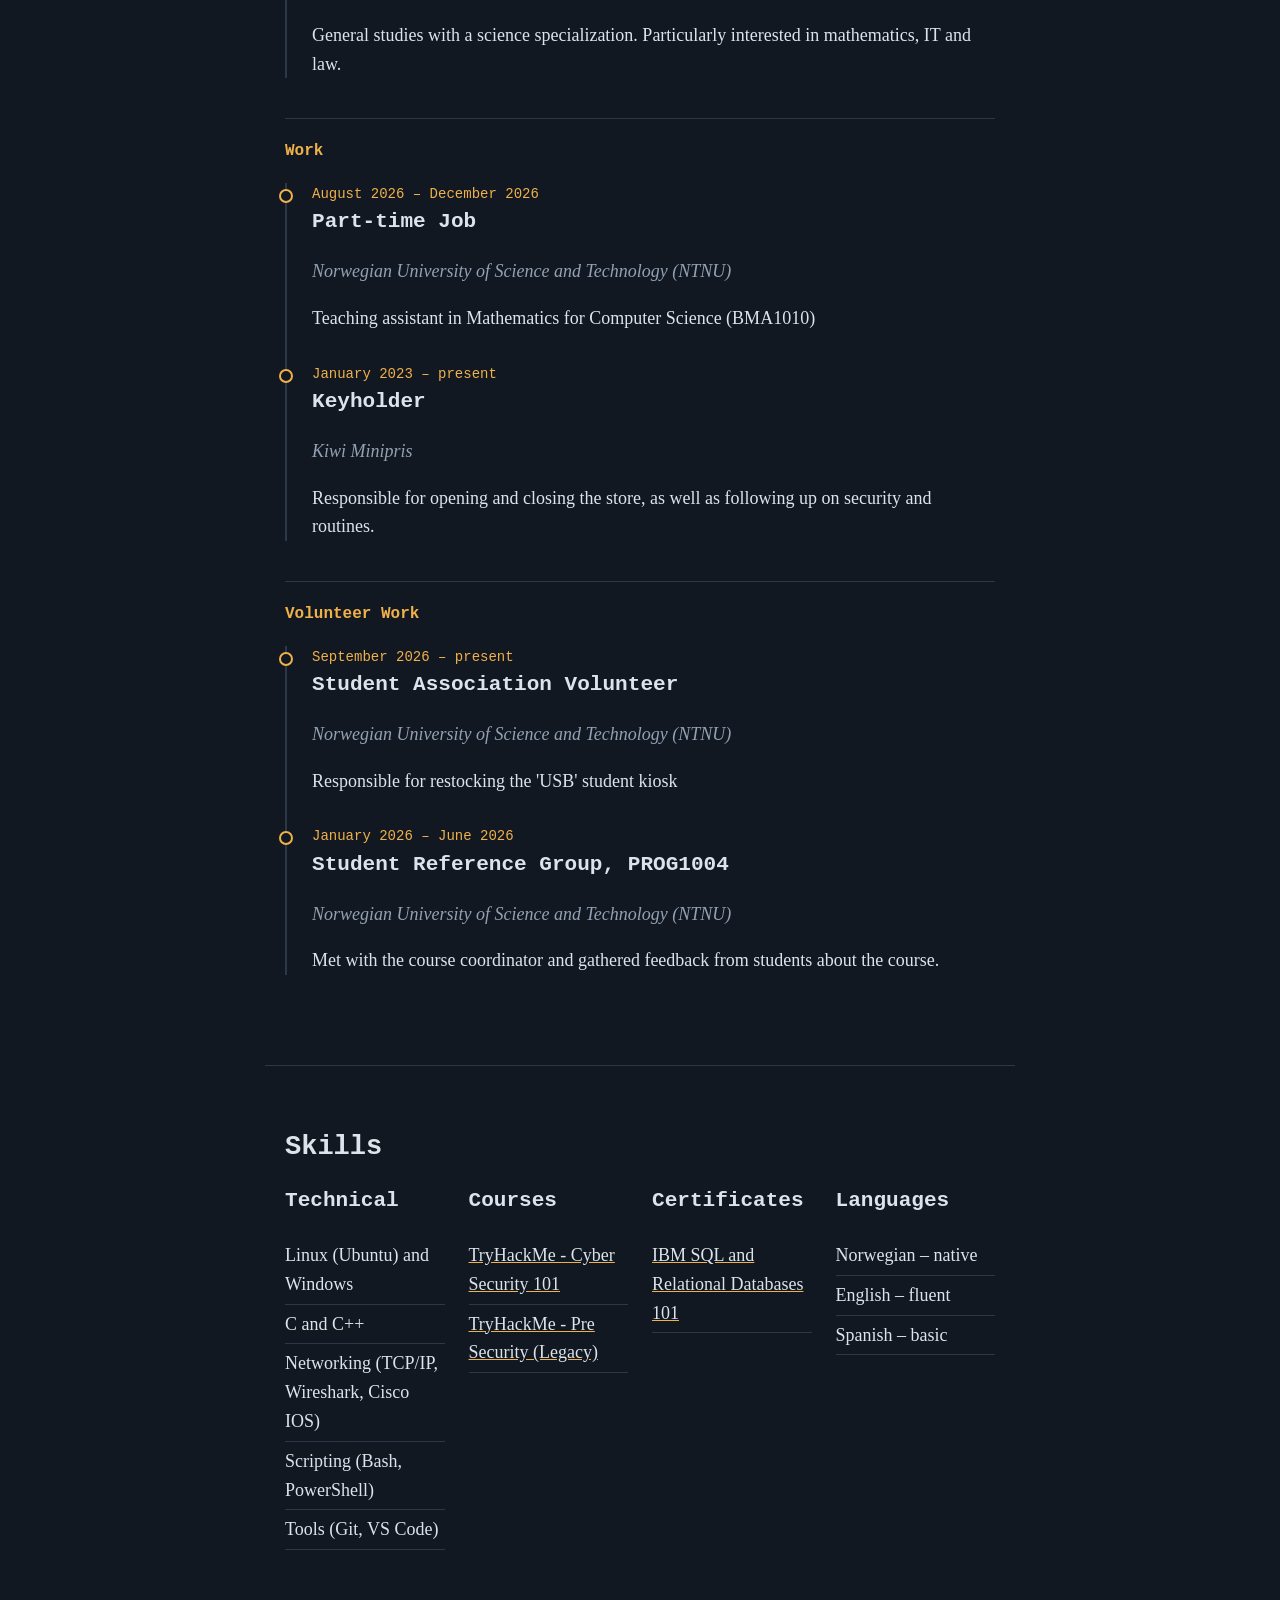
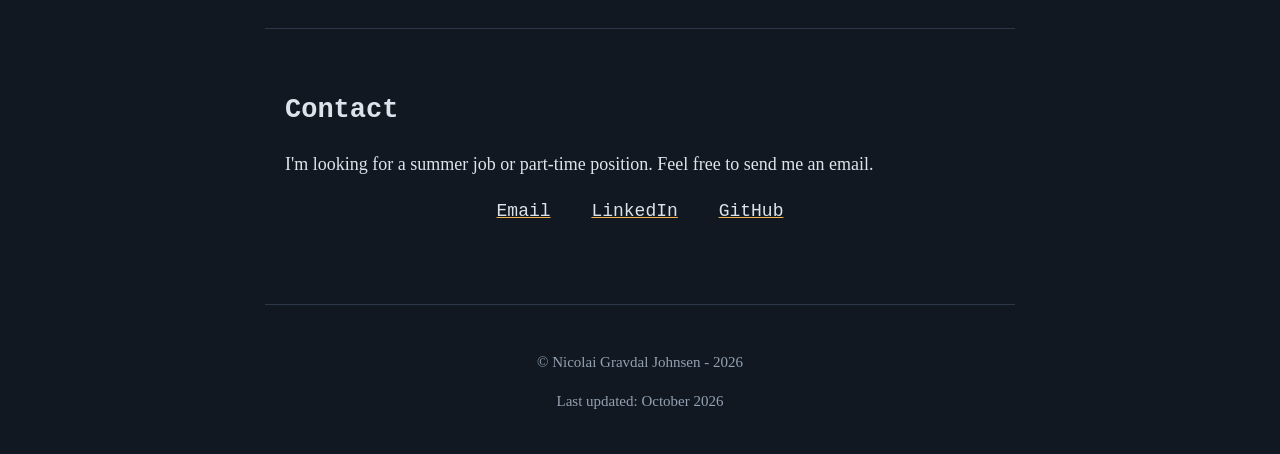
==== commit 91ef88ae: "La til et sertifikat og endret litt på CSS for bedre utseende i den delen av nettsiden <3" ====
--- a/en.html
+++ b/en.html
@@ -233,6 +233,13 @@
                 </div>
 
                 <div>
+                    <h3>Certificates</h3>
+                    <ul class="enkel">
+                        <li><a href="https://courses.cognitiveclass.ai/certificates/adb7e8d0f75d42edb9721a64a8bc085a">IBM  SQL and Relational Databases 101</a></li>
+                    </ul>
+                </div>
+
+                <div>
                     <h3>Languages</h3>
                     <ul class="enkel">
                         <li>Norwegian – native</li>
--- a/style.css
+++ b/style.css
@@ -12,7 +12,9 @@
   overflow-wrap: break-word;
 }
 
-h1, h2, h3 {
+h1,
+h2,
+h3 {
   font-family: Consolas, Menlo, monospace;
   margin: 0 0 15px;
 }
@@ -285,14 +287,13 @@
 }
 
 .kolonner {
-  display: flex;
-  flex-wrap: wrap;
-  gap: 40px;
-}
-
-.kolonner > div {
-  flex: 1;
-  min-width: 180px;
+  display: grid;
+  grid-template-columns: repeat(4, 1fr);
+  gap: 24px;
+}
+
+.kolonner>div {
+  min-width: 0;
 }
 
 .enkel {
@@ -380,4 +381,8 @@
   .plattform {
     margin-left: 0;
   }
+
+  .kolonner {
+    grid-template-columns: repeat(2, 1fr);
+  }
 }
